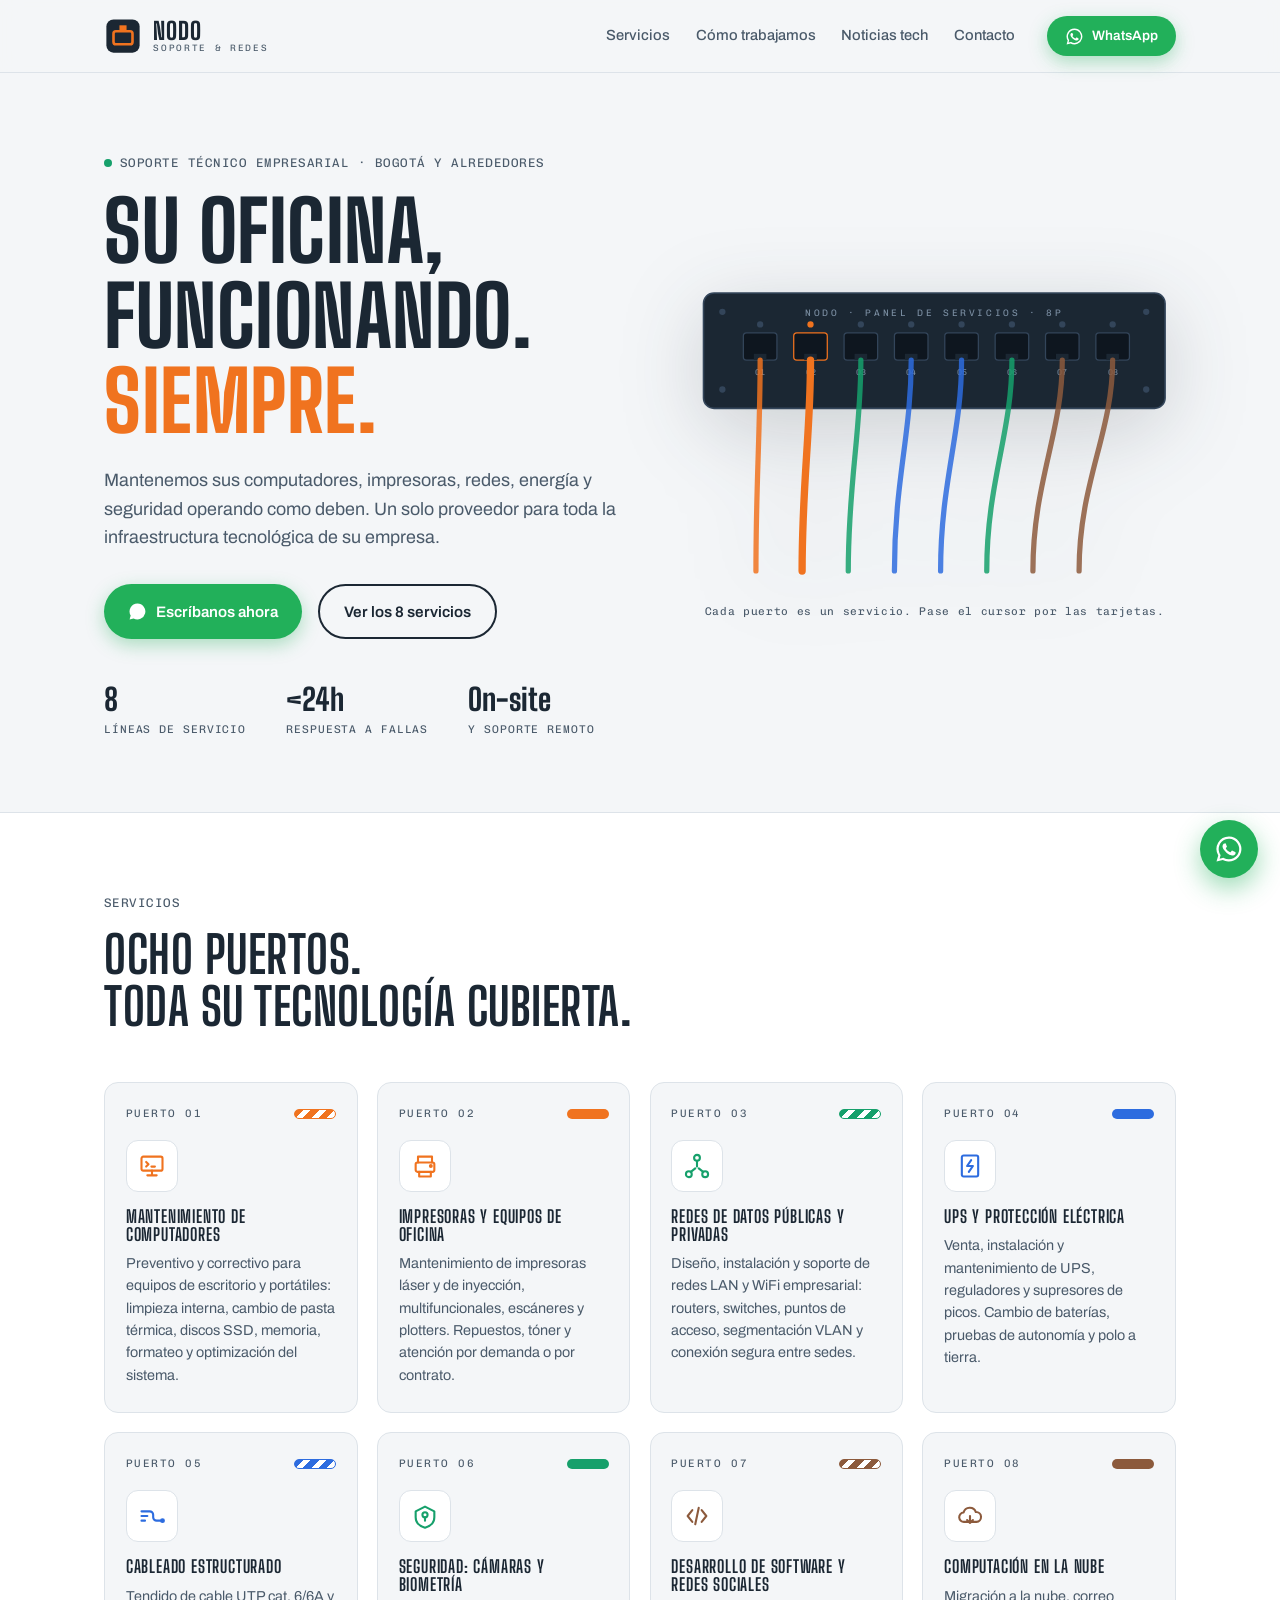
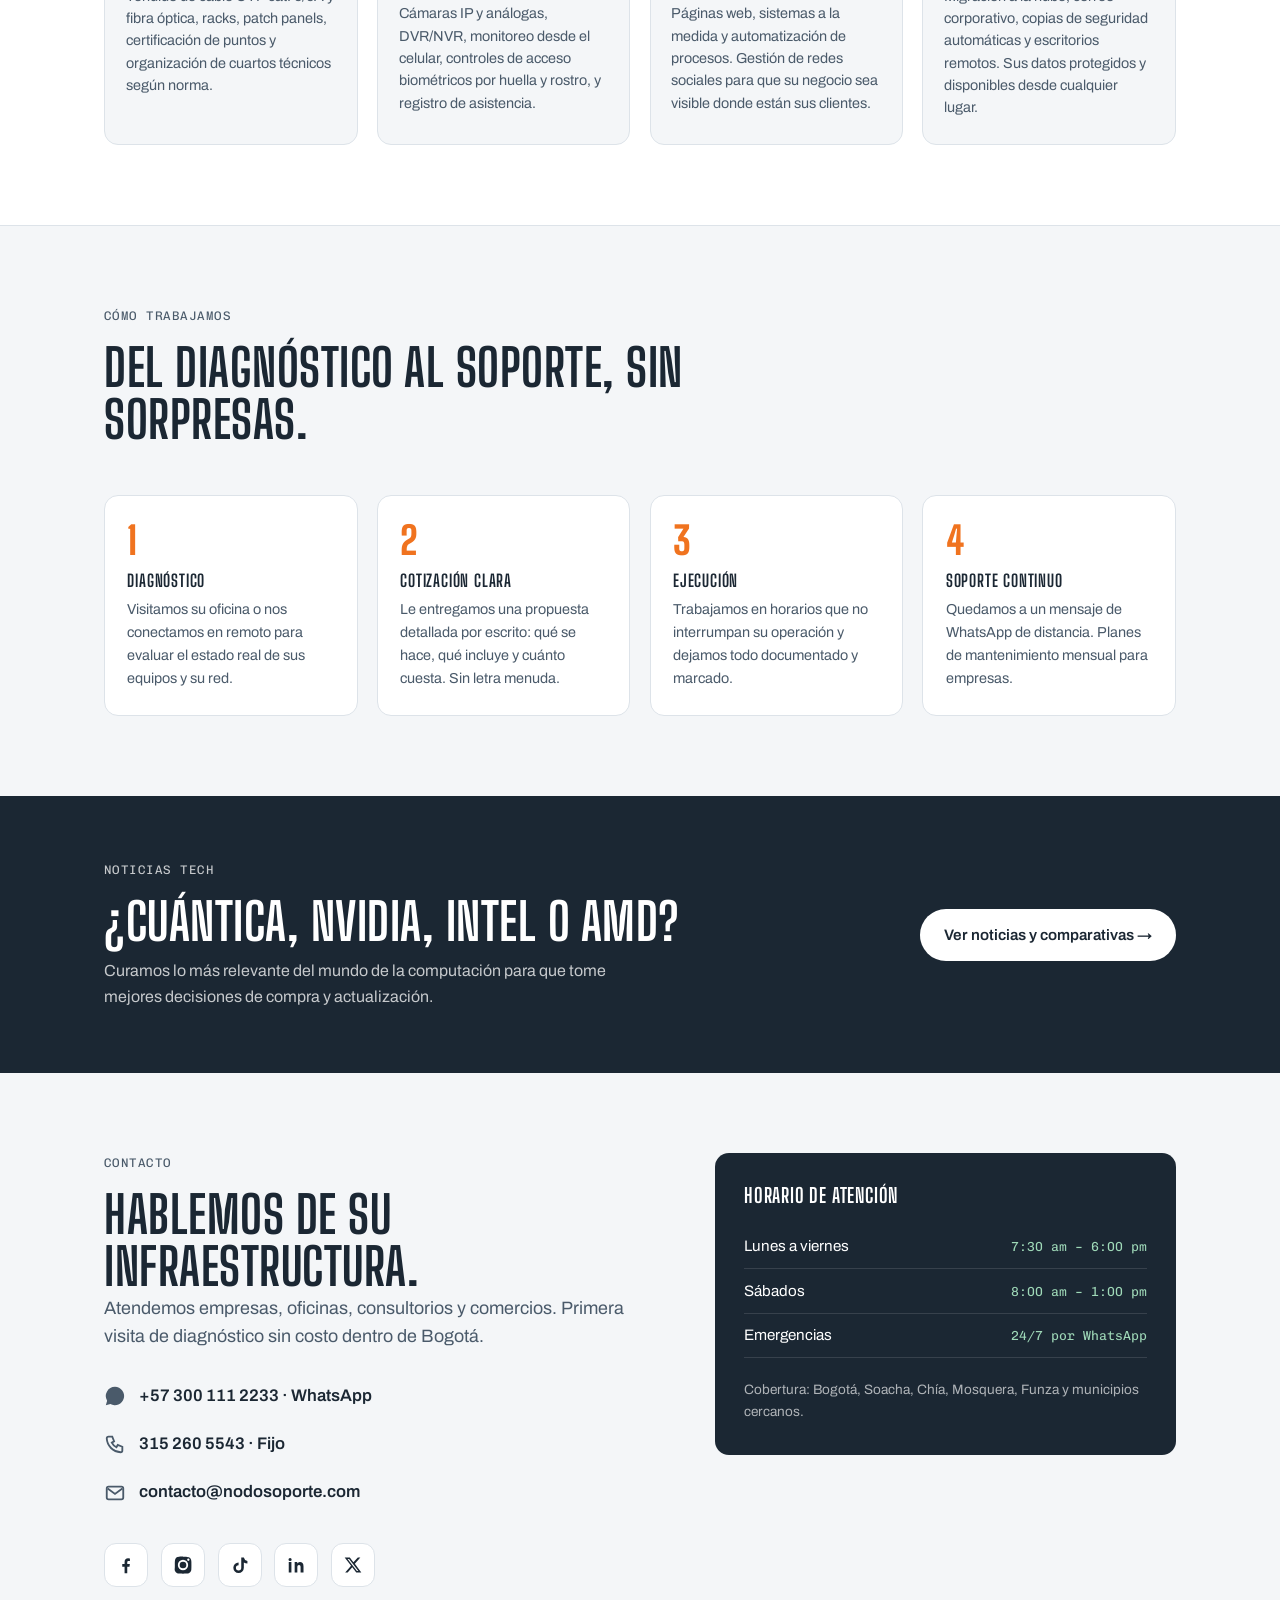
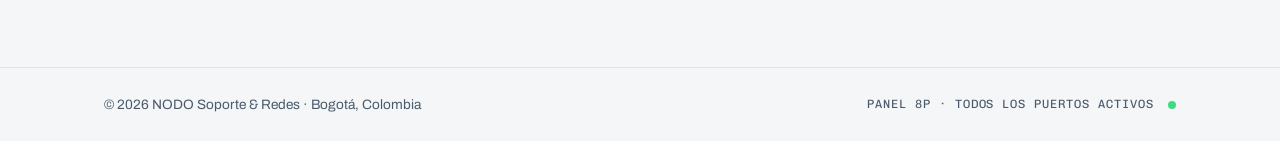
==== index.html @ cc9027ac "feat: sitio inicial NODO Soporte & Redes" ====
<!DOCTYPE html>
<html lang="es">
<head>
<meta charset="UTF-8">
<meta name="viewport" content="width=device-width, initial-scale=1.0">
<title>NODO Soporte &amp; Redes — Mantenimiento de computadores y equipos de oficina</title>
<meta name="description" content="Mantenimiento de computadores, impresoras, redes de datos, UPS, cableado estructurado, cámaras de seguridad, software y nube. Soporte técnico empresarial en Bogotá.">
<link rel="preconnect" href="https://fonts.googleapis.com">
<link rel="preconnect" href="https://fonts.gstatic.com" crossorigin>
<link href="https://fonts.googleapis.com/css2?family=Big+Shoulders+Display:wght@600;700;800&family=Archivo:wght@400;500;600;700&family=Chivo+Mono:wght@400;500&display=swap" rel="stylesheet">
<link rel="stylesheet" href="css/styles.css">
<link rel="icon" href="data:image/svg+xml,<svg xmlns='http://www.w3.org/2000/svg' viewBox='0 0 32 32'><rect width='32' height='32' rx='6' fill='%231B2733'/><rect x='8' y='10' width='16' height='12' rx='2' fill='none' stroke='%23F0731F' stroke-width='2'/><rect x='13' y='6' width='6' height='4' fill='%23F0731F'/></svg>">
</head>
<body>

<header class="site-header" id="top">
  <div class="wrap header-inner">
    <a class="brand" href="#top" aria-label="NODO Soporte y Redes — inicio">
      <svg class="brand-mark" viewBox="0 0 32 32" aria-hidden="true">
        <rect x="2" y="2" width="28" height="28" rx="6" fill="var(--ink)"/>
        <rect x="8" y="12" width="16" height="11" rx="2" fill="none" stroke="var(--naranja)" stroke-width="2.2"/>
        <rect x="13" y="7" width="6" height="5" fill="var(--naranja)"/>
      </svg>
      <span class="brand-name">NODO<small>Soporte &amp; Redes</small></span>
    </a>

    <nav class="main-nav" id="mainNav" aria-label="Navegación principal">
      <a href="#servicios">Servicios</a>
      <a href="#proceso">Cómo trabajamos</a>
      <a href="noticias.html">Noticias tech</a>
      <a href="#contacto">Contacto</a>
    </nav>

    <a class="btn btn-wa header-cta" href="https://wa.me/573502605543?text=Hola%2C%20necesito%20soporte%20t%C3%A9cnico" target="_blank" rel="noopener">
      <svg viewBox="0 0 24 24" aria-hidden="true"><path fill="currentColor" d="M12 2a10 10 0 0 0-8.6 15.1L2 22l5-1.3A10 10 0 1 0 12 2Zm0 18.2a8.2 8.2 0 0 1-4.2-1.1l-.3-.2-3 .8.8-2.9-.2-.3A8.2 8.2 0 1 1 12 20.2Zm4.5-6.1c-.2-.1-1.5-.7-1.7-.8s-.4-.1-.6.1-.7.8-.8 1-.3.2-.5.1a6.7 6.7 0 0 1-2-1.2 7.4 7.4 0 0 1-1.4-1.7c-.1-.2 0-.4.1-.5l.4-.5a1.7 1.7 0 0 0 .3-.4.5.5 0 0 0 0-.4c0-.1-.6-1.4-.8-1.9s-.4-.4-.6-.4h-.5a1 1 0 0 0-.7.3 2.9 2.9 0 0 0-.9 2.1 5 5 0 0 0 1.1 2.7 11.4 11.4 0 0 0 4.4 3.9 14.6 14.6 0 0 0 1.5.5 3.5 3.5 0 0 0 1.6.1 2.6 2.6 0 0 0 1.7-1.2 2.1 2.1 0 0 0 .2-1.2c-.1-.1-.3-.2-.5-.3Z"/></svg>
      WhatsApp
    </a>

    <button class="nav-toggle" id="navToggle" aria-label="Abrir menú" aria-expanded="false">
      <span></span><span></span><span></span>
    </button>
  </div>
</header>

<!-- ============ HERO ============ -->
<section class="hero">
  <div class="wrap hero-grid">
    <div class="hero-copy reveal">
      <p class="eyebrow"><span class="led"></span> Soporte técnico empresarial · Bogotá y alrededores</p>
      <h1>Su oficina,<br>funcionando.<br><em>Siempre.</em></h1>
      <p class="lead">Mantenemos sus computadores, impresoras, redes, energía y seguridad operando como deben. Un solo proveedor para toda la infraestructura tecnológica de su empresa.</p>
      <div class="hero-actions">
        <a class="btn btn-wa" href="https://wa.me/573502605543?text=Hola%2C%20quiero%20una%20cotizaci%C3%B3n" target="_blank" rel="noopener">
          <svg viewBox="0 0 24 24" aria-hidden="true"><path fill="currentColor" d="M12 2a10 10 0 0 0-8.6 15.1L2 22l5-1.3A10 10 0 1 0 12 2Z"/></svg>
          Escríbanos ahora
        </a>
        <a class="btn btn-ghost" href="#servicios">Ver los 8 servicios</a>
      </div>
      <ul class="hero-stats">
        <li><strong>8</strong><span>líneas de servicio</span></li>
        <li><strong>&lt;24h</strong><span>respuesta a fallas</span></li>
        <li><strong>On-site</strong><span>y soporte remoto</span></li>
      </ul>
    </div>

    <!-- Firma visual: panel de parcheo con los 8 servicios -->
    <figure class="hero-panel reveal" aria-label="Panel de parcheo con 8 puertos, uno por cada servicio">
      <svg viewBox="0 0 460 300" class="panel-svg" role="img">
        <rect x="10" y="20" width="440" height="110" rx="10" fill="#1B2733"/>
        <rect x="10" y="20" width="440" height="110" rx="10" fill="none" stroke="#33455A" stroke-width="1.5"/>
        <circle cx="28" cy="38" r="3" fill="#33455A"/><circle cx="432" cy="38" r="3" fill="#33455A"/>
        <circle cx="28" cy="112" r="3" fill="#33455A"/><circle cx="432" cy="112" r="3" fill="#33455A"/>
        <text x="230" y="42" text-anchor="middle" class="panel-label">NODO · PANEL DE SERVICIOS · 8P</text>
        <g id="ports"></g>
        <g id="cables"></g>
      </svg>
      <figcaption class="panel-caption">Cada puerto es un servicio. Pase el cursor por las tarjetas.</figcaption>
    </figure>
  </div>
</section>

<!-- ============ SERVICIOS ============ -->
<section class="services" id="servicios">
  <div class="wrap">
    <div class="section-head reveal">
      <p class="eyebrow">Servicios</p>
      <h2>Ocho puertos.<br>Toda su tecnología cubierta.</h2>
    </div>

    <div class="port-grid">

      <article class="port reveal" data-port="1" style="--pc:var(--naranja);--stripe:1">
        <header><span class="port-num">PUERTO 01</span><span class="pair" aria-hidden="true"></span></header>
        <div class="port-icon" aria-hidden="true">
          <svg viewBox="0 0 24 24"><rect x="3" y="4" width="18" height="12" rx="1.5"/><path d="M8 20h8M12 16v4"/><path d="M7 8.5l2 2-2 2M11.5 12.5h3"/></svg>
        </div>
        <h3>Mantenimiento de computadores</h3>
        <p>Preventivo y correctivo para equipos de escritorio y portátiles: limpieza interna, cambio de pasta térmica, discos SSD, memoria, formateo y optimización del sistema.</p>
      </article>

      <article class="port reveal" data-port="2" style="--pc:var(--naranja)">
        <header><span class="port-num">PUERTO 02</span><span class="pair" aria-hidden="true"></span></header>
        <div class="port-icon" aria-hidden="true">
          <svg viewBox="0 0 24 24"><path d="M6 9V4h12v5"/><rect x="4" y="9" width="16" height="8" rx="1.5"/><path d="M7 17v4h10v-4"/><circle cx="17" cy="12" r=".8" fill="currentColor"/></svg>
        </div>
        <h3>Impresoras y equipos de oficina</h3>
        <p>Mantenimiento de impresoras láser y de inyección, multifuncionales, escáneres y plotters. Repuestos, tóner y atención por demanda o por contrato.</p>
      </article>

      <article class="port reveal" data-port="3" style="--pc:var(--verde);--stripe:1">
        <header><span class="port-num">PUERTO 03</span><span class="pair" aria-hidden="true"></span></header>
        <div class="port-icon" aria-hidden="true">
          <svg viewBox="0 0 24 24"><circle cx="12" cy="5" r="2.5"/><circle cx="5" cy="19" r="2.5"/><circle cx="19" cy="19" r="2.5"/><path d="M12 7.5v5M10.5 14l-3.8 3M13.5 14l3.8 3"/></svg>
        </div>
        <h3>Redes de datos públicas y privadas</h3>
        <p>Diseño, instalación y soporte de redes LAN y WiFi empresarial: routers, switches, puntos de acceso, segmentación VLAN y conexión segura entre sedes.</p>
      </article>

      <article class="port reveal" data-port="4" style="--pc:var(--azul)">
        <header><span class="port-num">PUERTO 04</span><span class="pair" aria-hidden="true"></span></header>
        <div class="port-icon" aria-hidden="true">
          <svg viewBox="0 0 24 24"><rect x="5" y="3" width="14" height="18" rx="1.5"/><path d="M13 7l-3.5 5h5L11 17"/></svg>
        </div>
        <h3>UPS y protección eléctrica</h3>
        <p>Venta, instalación y mantenimiento de UPS, reguladores y supresores de picos. Cambio de baterías, pruebas de autonomía y polo a tierra.</p>
      </article>

      <article class="port reveal" data-port="5" style="--pc:var(--azul);--stripe:1">
        <header><span class="port-num">PUERTO 05</span><span class="pair" aria-hidden="true"></span></header>
        <div class="port-icon" aria-hidden="true">
          <svg viewBox="0 0 24 24"><path d="M3 8h7a3 3 0 0 1 3 3v2a3 3 0 0 0 3 3h5"/><path d="M3 12h5M3 16h3"/><circle cx="21" cy="16" r="1.2" fill="currentColor"/></svg>
        </div>
        <h3>Cableado estructurado</h3>
        <p>Tendido de cable UTP cat. 6/6A y fibra óptica, racks, patch panels, certificación de puntos y organización de cuartos técnicos según norma.</p>
      </article>

      <article class="port reveal" data-port="6" style="--pc:var(--verde)">
        <header><span class="port-num">PUERTO 06</span><span class="pair" aria-hidden="true"></span></header>
        <div class="port-icon" aria-hidden="true">
          <svg viewBox="0 0 24 24"><path d="M4 8l8-4 8 4v5c0 4.5-3.2 7.6-8 9-4.8-1.4-8-4.5-8-9Z"/><circle cx="12" cy="11" r="2.2"/><path d="M12 13.2V16"/></svg>
        </div>
        <h3>Seguridad: cámaras y biometría</h3>
        <p>Cámaras IP y análogas, DVR/NVR, monitoreo desde el celular, controles de acceso biométricos por huella y rostro, y registro de asistencia.</p>
      </article>

      <article class="port reveal" data-port="7" style="--pc:var(--cafe);--stripe:1">
        <header><span class="port-num">PUERTO 07</span><span class="pair" aria-hidden="true"></span></header>
        <div class="port-icon" aria-hidden="true">
          <svg viewBox="0 0 24 24"><path d="M8 7l-4 5 4 5M16 7l4 5-4 5M13.5 5l-3 14"/></svg>
        </div>
        <h3>Desarrollo de software y redes sociales</h3>
        <p>Páginas web, sistemas a la medida y automatización de procesos. Gestión de redes sociales para que su negocio sea visible donde están sus clientes.</p>
      </article>

      <article class="port reveal" data-port="8" style="--pc:var(--cafe)">
        <header><span class="port-num">PUERTO 08</span><span class="pair" aria-hidden="true"></span></header>
        <div class="port-icon" aria-hidden="true">
          <svg viewBox="0 0 24 24"><path d="M7 17a4 4 0 0 1-.5-8A5.5 5.5 0 0 1 17 8.6 3.8 3.8 0 0 1 17.5 17Z"/><path d="M12 12v6M9.5 15.5L12 18l2.5-2.5"/></svg>
        </div>
        <h3>Computación en la nube</h3>
        <p>Migración a la nube, correo corporativo, copias de seguridad automáticas y escritorios remotos. Sus datos protegidos y disponibles desde cualquier lugar.</p>
      </article>

    </div>
  </div>
</section>

<!-- ============ PROCESO ============ -->
<section class="process" id="proceso">
  <div class="wrap">
    <div class="section-head reveal">
      <p class="eyebrow">Cómo trabajamos</p>
      <h2>Del diagnóstico al soporte, sin sorpresas.</h2>
    </div>
    <ol class="steps">
      <li class="reveal"><span class="step-num">1</span><h3>Diagnóstico</h3><p>Visitamos su oficina o nos conectamos en remoto para evaluar el estado real de sus equipos y su red.</p></li>
      <li class="reveal"><span class="step-num">2</span><h3>Cotización clara</h3><p>Le entregamos una propuesta detallada por escrito: qué se hace, qué incluye y cuánto cuesta. Sin letra menuda.</p></li>
      <li class="reveal"><span class="step-num">3</span><h3>Ejecución</h3><p>Trabajamos en horarios que no interrumpan su operación y dejamos todo documentado y marcado.</p></li>
      <li class="reveal"><span class="step-num">4</span><h3>Soporte continuo</h3><p>Quedamos a un mensaje de WhatsApp de distancia. Planes de mantenimiento mensual para empresas.</p></li>
    </ol>
  </div>
</section>

<!-- ============ NOTICIAS TEASER ============ -->
<section class="news-teaser">
  <div class="wrap news-teaser-inner reveal">
    <div>
      <p class="eyebrow eyebrow-light">Noticias tech</p>
      <h2>¿Cuántica, NVIDIA, Intel o AMD?</h2>
      <p>Curamos lo más relevante del mundo de la computación para que tome mejores decisiones de compra y actualización.</p>
    </div>
    <a class="btn btn-light" href="noticias.html">Ver noticias y comparativas →</a>
  </div>
</section>

<!-- ============ CONTACTO ============ -->
<section class="contact" id="contacto">
  <div class="wrap contact-grid">
    <div class="reveal">
      <p class="eyebrow">Contacto</p>
      <h2>Hablemos de su infraestructura.</h2>
      <p class="lead">Atendemos empresas, oficinas, consultorios y comercios. Primera visita de diagnóstico sin costo dentro de Bogotá.</p>
      <ul class="contact-list">
        <li>
          <a href="https://wa.me/573502605543" target="_blank" rel="noopener">
            <svg viewBox="0 0 24 24" aria-hidden="true"><path fill="currentColor" d="M12 2a10 10 0 0 0-8.6 15.1L2 22l5-1.3A10 10 0 1 0 12 2Z"/></svg>
            +57 300 111 2233 · WhatsApp
          </a>
        </li>
        <li>
          <a href="tel:+573502605543">
            <svg viewBox="0 0 24 24" aria-hidden="true"><path fill="none" stroke="currentColor" stroke-width="2" d="M5 4h4l2 5-2.5 1.5a11 11 0 0 0 5 5L15 13l5 2v4a2 2 0 0 1-2 2A16 16 0 0 1 3 6a2 2 0 0 1 2-2Z"/></svg>
            315 260 5543 · Fijo
          </a>
        </li>
        <li>
          <a href="mailto:contacto@nodosoporte.com">
            <svg viewBox="0 0 24 24" aria-hidden="true"><rect x="3" y="5" width="18" height="14" rx="2" fill="none" stroke="currentColor" stroke-width="2"/><path fill="none" stroke="currentColor" stroke-width="2" d="m4 7 8 6 8-6"/></svg>
            contacto@nodosoporte.com
          </a>
        </li>
      </ul>
      <div class="socials" aria-label="Redes sociales">
        <a href="https://facebook.com/" target="_blank" rel="noopener" aria-label="Facebook"><svg viewBox="0 0 24 24"><path fill="currentColor" d="M13.5 22v-8h2.7l.4-3.2h-3.1V8.7c0-.9.3-1.6 1.7-1.6h1.5V4.2A22 22 0 0 0 14.5 4c-2.5 0-4.2 1.5-4.2 4.3v2.5H7.5V14h2.8v8Z"/></svg></a>
        <a href="https://instagram.com/" target="_blank" rel="noopener" aria-label="Instagram"><svg viewBox="0 0 24 24"><path fill="currentColor" d="M12 2.2c3.2 0 3.6 0 4.8.1a6.6 6.6 0 0 1 2.2.4 4.5 4.5 0 0 1 2.6 2.6 6.6 6.6 0 0 1 .4 2.2c.1 1.2.1 1.6.1 4.8s0 3.6-.1 4.8a6.6 6.6 0 0 1-.4 2.2 4.5 4.5 0 0 1-2.6 2.6 6.6 6.6 0 0 1-2.2.4c-1.2.1-1.6.1-4.8.1s-3.6 0-4.8-.1a6.6 6.6 0 0 1-2.2-.4 4.5 4.5 0 0 1-2.6-2.6 6.6 6.6 0 0 1-.4-2.2C2.2 15.6 2.2 15.2 2.2 12s0-3.6.1-4.8a6.6 6.6 0 0 1 .4-2.2 4.5 4.5 0 0 1 2.6-2.6 6.6 6.6 0 0 1 2.2-.4c1.2-.1 1.6-.1 4.5-.1Zm0 3.6A6.2 6.2 0 1 0 18.2 12 6.2 6.2 0 0 0 12 5.8Zm0 10.2A4 4 0 1 1 16 12a4 4 0 0 1-4 4Zm6.4-11.7a1.4 1.4 0 1 0 1.4 1.4 1.4 1.4 0 0 0-1.4-1.4Z"/></svg></a>
        <a href="https://tiktok.com/" target="_blank" rel="noopener" aria-label="TikTok"><svg viewBox="0 0 24 24"><path fill="currentColor" d="M16.6 3a5.4 5.4 0 0 0 4.3 4.3v3a8.4 8.4 0 0 1-4.3-1.4v6.4A6.3 6.3 0 1 1 10.3 9v3.2a3.2 3.2 0 1 0 3.2 3.2V3Z"/></svg></a>
        <a href="https://linkedin.com/" target="_blank" rel="noopener" aria-label="LinkedIn"><svg viewBox="0 0 24 24"><path fill="currentColor" d="M6.5 8.5H3.3V21h3.2ZM4.9 3.5a1.9 1.9 0 1 0 1.9 1.9 1.9 1.9 0 0 0-1.9-1.9ZM21 13.4c0-3.3-1.8-4.9-4.2-4.9a3.6 3.6 0 0 0-3.3 1.8V8.5H10.4V21h3.2v-6.6c0-1.4.7-2.3 2-2.3s1.9.9 1.9 2.3V21H21Z"/></svg></a>
        <a href="https://x.com/" target="_blank" rel="noopener" aria-label="X"><svg viewBox="0 0 24 24"><path fill="currentColor" d="M17.8 3h3l-6.6 7.6L22 21h-6.1l-4.8-6.3L5.6 21h-3l7.1-8.1L2 3h6.2l4.3 5.7Zm-1.1 16.2h1.7L7.3 4.7H5.5Z"/></svg></a>
      </div>
    </div>
    <div class="contact-card reveal">
      <h3>Horario de atención</h3>
      <table class="hours">
        <tr><td>Lunes a viernes</td><td>7:30 am – 6:00 pm</td></tr>
        <tr><td>Sábados</td><td>8:00 am – 1:00 pm</td></tr>
        <tr><td>Emergencias</td><td>24/7 por WhatsApp</td></tr>
      </table>
      <p class="note">Cobertura: Bogotá, Soacha, Chía, Mosquera, Funza y municipios cercanos.</p>
    </div>
  </div>
</section>

<footer class="site-footer">
  <div class="wrap footer-inner">
    <p>© <span id="year"></span> NODO Soporte &amp; Redes · Bogotá, Colombia</p>
    <p class="mono">PANEL 8P · TODOS LOS PUERTOS ACTIVOS <span class="led led-green"></span></p>
  </div>
</footer>

<a class="wa-float" href="https://wa.me/573502605543?text=Hola%2C%20necesito%20soporte%20t%C3%A9cnico" target="_blank" rel="noopener" aria-label="Escribir por WhatsApp">
  <svg viewBox="0 0 24 24" aria-hidden="true"><path fill="currentColor" d="M12 2a10 10 0 0 0-8.6 15.1L2 22l5-1.3A10 10 0 1 0 12 2Zm0 18.2a8.2 8.2 0 0 1-4.2-1.1l-.3-.2-3 .8.8-2.9-.2-.3A8.2 8.2 0 1 1 12 20.2Zm4.5-6.1c-.2-.1-1.5-.7-1.7-.8s-.4-.1-.6.1-.7.8-.8 1-.3.2-.5.1a6.7 6.7 0 0 1-2-1.2 7.4 7.4 0 0 1-1.4-1.7c-.1-.2 0-.4.1-.5l.4-.5a1.7 1.7 0 0 0 .3-.4.5.5 0 0 0 0-.4c0-.1-.6-1.4-.8-1.9s-.4-.4-.6-.4h-.5a1 1 0 0 0-.7.3 2.9 2.9 0 0 0-.9 2.1 5 5 0 0 0 1.1 2.7 11.4 11.4 0 0 0 4.4 3.9 14.6 14.6 0 0 0 1.5.5 3.5 3.5 0 0 0 1.6.1 2.6 2.6 0 0 0 1.7-1.2 2.1 2.1 0 0 0 .2-1.2c-.1-.1-.3-.2-.5-.3Z"/></svg>
</a>

<script src="js/main.js"></script>
</body>
</html>
---- css/styles.css ----
/* ============================================================
   NODO Soporte & Redes — styles.css
   Paleta basada en el código de colores T568B del cable UTP
   ============================================================ */
:root{
  --ink:#1B2733;          /* texto / panel oscuro */
  --ink-soft:#4A5A6A;
  --paper:#F4F6F8;        /* fondo claro técnico */
  --card:#FFFFFF;
  --line:#DDE3E9;

  /* Pares UTP */
  --naranja:#F0731F;
  --verde:#16A06B;
  --azul:#2D6CDF;
  --cafe:#8C5A3C;
  --wa:#22B05A;

  --display:"Big Shoulders Display",sans-serif;
  --body:"Archivo",system-ui,sans-serif;
  --mono:"Chivo Mono",monospace;

  --radius:14px;
  --wrap:1120px;
}

*{box-sizing:border-box;margin:0;padding:0}
html{scroll-behavior:smooth}
body{
  font-family:var(--body);
  color:var(--ink);
  background:var(--paper);
  line-height:1.6;
  -webkit-font-smoothing:antialiased;
}
img,svg{display:block;max-width:100%}
a{color:inherit;text-decoration:none}
.wrap{max-width:var(--wrap);margin:0 auto;padding:0 24px}

h1,h2,h3{font-family:var(--display);line-height:1.02;text-transform:uppercase;letter-spacing:.5px}
h1{font-size:clamp(3rem,7vw,5.2rem);font-weight:800}
h1 em{font-style:normal;color:var(--naranja)}
h2{font-size:clamp(2rem,4.5vw,3.2rem);font-weight:700}
h3{font-size:1.25rem;font-weight:700;letter-spacing:.8px}

.eyebrow{
  font-family:var(--mono);font-size:.78rem;letter-spacing:.12em;
  text-transform:uppercase;color:var(--ink-soft);
  display:flex;align-items:center;gap:.5rem;margin-bottom:1rem;
}
.eyebrow-light{color:rgba(255,255,255,.7)}
.lead{font-size:1.12rem;color:var(--ink-soft);max-width:34rem}
.mono{font-family:var(--mono);font-size:.75rem;letter-spacing:.08em}

.led{width:8px;height:8px;border-radius:50%;background:var(--verde);display:inline-block;animation:blink 2.4s infinite}
.led-green{background:#3DDC84;vertical-align:middle;margin-left:.4rem}
@keyframes blink{0%,100%{opacity:1}50%{opacity:.25}}

/* ---------- Botones ---------- */
.btn{
  display:inline-flex;align-items:center;gap:.55rem;
  font-weight:600;font-size:.95rem;
  padding:.85rem 1.5rem;border-radius:999px;
  transition:transform .15s ease,box-shadow .15s ease;
}
.btn svg{width:19px;height:19px}
.btn:hover{transform:translateY(-2px)}
.btn:focus-visible{outline:3px solid var(--azul);outline-offset:2px}
.btn-wa{background:var(--wa);color:#fff;box-shadow:0 6px 18px rgba(34,176,90,.35)}
.btn-ghost{border:2px solid var(--ink);color:var(--ink)}
.btn-light{background:#fff;color:var(--ink)}

/* ---------- Header ---------- */
.site-header{
  position:sticky;top:0;z-index:50;
  background:rgba(244,246,248,.88);backdrop-filter:blur(10px);
  border-bottom:1px solid var(--line);
}
.header-inner{display:flex;align-items:center;gap:2rem;height:72px}
.brand{display:flex;align-items:center;gap:.7rem}
.brand-mark{width:38px;height:38px}
.brand-name{
  font-family:var(--display);font-weight:800;font-size:1.5rem;
  letter-spacing:1px;line-height:1;display:flex;flex-direction:column;
}
.brand-name small{
  font-family:var(--mono);font-weight:400;font-size:.58rem;
  letter-spacing:.18em;color:var(--ink-soft);text-transform:uppercase;
}
.main-nav{display:flex;gap:1.6rem;margin-left:auto}
.main-nav a{font-size:.92rem;font-weight:500;color:var(--ink-soft)}
.main-nav a:hover,.main-nav a.active{color:var(--ink)}
.header-cta{padding:.55rem 1.1rem;font-size:.85rem}
.nav-toggle{display:none;background:none;border:0;cursor:pointer;flex-direction:column;gap:5px;padding:8px}
.nav-toggle span{width:24px;height:2.5px;background:var(--ink);border-radius:2px;transition:.2s}

/* ---------- Hero ---------- */
.hero{padding:5rem 0 4.5rem;overflow:hidden}
.hero-grid{display:grid;grid-template-columns:1.05fr .95fr;gap:3.5rem;align-items:center}
.hero-actions{display:flex;gap:1rem;flex-wrap:wrap;margin-top:2rem}
.hero-copy .lead{margin-top:1.4rem}
.hero-stats{list-style:none;display:flex;gap:2.5rem;margin-top:2.8rem}
.hero-stats strong{font-family:var(--display);font-size:1.9rem;font-weight:800;display:block;line-height:1}
.hero-stats span{font-family:var(--mono);font-size:.7rem;letter-spacing:.08em;text-transform:uppercase;color:var(--ink-soft)}

.hero-panel{margin:0}
.panel-svg{width:100%;height:auto;filter:drop-shadow(0 18px 40px rgba(27,39,51,.18))}
.panel-label{font-family:var(--mono);font-size:9px;letter-spacing:2.5px;fill:#7A8DA1}
.panel-caption{font-family:var(--mono);font-size:.7rem;color:var(--ink-soft);text-align:center;margin-top:1rem;letter-spacing:.06em}

.port-jack{fill:#0E161F;stroke:#33455A;stroke-width:1.2;rx:3;transition:stroke .2s}
.port-led{fill:#33455A;transition:fill .2s}
.port-cable{fill:none;stroke-width:5;stroke-linecap:round;opacity:.85;transition:opacity .2s,stroke-width .2s}
.port-tag{font-family:var(--mono);font-size:8px;fill:#7A8DA1;text-anchor:middle}
g.port-on .port-led{fill:var(--on,#3DDC84)}
g.port-on .port-jack{stroke:var(--on,#3DDC84)}
.cable-on{stroke-width:7;opacity:1}

/* ---------- Servicios (puertos) ---------- */
.services{padding:5rem 0;background:#fff;border-top:1px solid var(--line);border-bottom:1px solid var(--line)}
.section-head{max-width:40rem;margin-bottom:3rem}
.port-grid{display:grid;grid-template-columns:repeat(4,1fr);gap:1.2rem}

.port{
  background:var(--paper);border:1px solid var(--line);border-radius:var(--radius);
  padding:1.4rem 1.3rem 1.6rem;position:relative;
  transition:transform .18s ease,box-shadow .18s ease,border-color .18s ease;
}
.port:hover{transform:translateY(-5px);box-shadow:0 14px 30px rgba(27,39,51,.12);border-color:var(--pc)}
.port header{display:flex;align-items:center;justify-content:space-between;margin-bottom:1.1rem}
.port-num{font-family:var(--mono);font-size:.68rem;letter-spacing:.14em;color:var(--ink-soft)}
/* Par de colores UTP: sólido o rayado blanco */
.pair{width:42px;height:10px;border-radius:5px;background:var(--pc)}
.port[style*="--stripe"] .pair{
  background:repeating-linear-gradient(135deg,var(--pc) 0 6px,#fff 6px 11px);
  border:1px solid var(--pc);
}
.port-icon{
  width:52px;height:52px;border-radius:12px;
  background:#fff;border:1px solid var(--line);
  display:grid;place-items:center;margin-bottom:1rem;color:var(--pc);
}
.port-icon svg{width:28px;height:28px;fill:none;stroke:currentColor;stroke-width:1.8;stroke-linecap:round;stroke-linejoin:round}
.port h3{margin-bottom:.55rem;font-size:1.08rem}
.port p{font-size:.9rem;color:var(--ink-soft);line-height:1.55}

/* ---------- Proceso ---------- */
.process{padding:5rem 0}
.steps{list-style:none;display:grid;grid-template-columns:repeat(4,1fr);gap:1.2rem;counter-reset:step}
.steps li{background:#fff;border:1px solid var(--line);border-radius:var(--radius);padding:1.6rem 1.4rem}
.step-num{
  font-family:var(--display);font-weight:800;font-size:2.4rem;
  color:var(--naranja);display:block;line-height:1;margin-bottom:.8rem;
}
.steps h3{font-size:1.05rem;margin-bottom:.5rem}
.steps p{font-size:.9rem;color:var(--ink-soft)}

/* ---------- Noticias teaser ---------- */
.news-teaser{background:var(--ink);color:#fff;padding:4rem 0}
.news-teaser-inner{display:flex;align-items:center;justify-content:space-between;gap:2.5rem;flex-wrap:wrap}
.news-teaser h2{margin-bottom:.6rem}
.news-teaser p{color:rgba(255,255,255,.75);max-width:32rem}

/* ---------- Contacto ---------- */
.contact{padding:5rem 0}
.contact-grid{display:grid;grid-template-columns:1.1fr .9fr;gap:3rem;align-items:start}
.contact-list{list-style:none;margin:2rem 0}
.contact-list li{margin-bottom:1rem}
.contact-list a{display:inline-flex;align-items:center;gap:.8rem;font-weight:600;font-size:1.05rem}
.contact-list a:hover{color:var(--azul)}
.contact-list svg{width:22px;height:22px;color:var(--ink-soft)}
.socials{display:flex;gap:.8rem;margin-top:1.5rem}
.socials a{
  width:44px;height:44px;border-radius:12px;border:1px solid var(--line);
  background:#fff;display:grid;place-items:center;transition:.15s;
}
.socials a:hover{transform:translateY(-3px);border-color:var(--ink);color:var(--azul)}
.socials svg{width:20px;height:20px}

.contact-card{
  background:var(--ink);color:#fff;border-radius:var(--radius);
  padding:2rem 1.8rem;
}
.contact-card h3{margin-bottom:1.2rem;color:#fff}
.hours{width:100%;border-collapse:collapse;font-size:.95rem}
.hours td{padding:.6rem 0;border-bottom:1px solid rgba(255,255,255,.12)}
.hours td:last-child{text-align:right;font-family:var(--mono);font-size:.82rem;color:#9FD9B8}
.contact-card .note{margin-top:1.3rem;font-size:.85rem;color:rgba(255,255,255,.65)}

/* ---------- Footer ---------- */
.site-footer{border-top:1px solid var(--line);padding:1.6rem 0}
.footer-inner{display:flex;justify-content:space-between;align-items:center;gap:1rem;flex-wrap:wrap;font-size:.85rem;color:var(--ink-soft)}

/* ---------- WhatsApp flotante ---------- */
.wa-float{
  position:fixed;right:22px;bottom:22px;z-index:60;
  width:58px;height:58px;border-radius:50%;
  background:var(--wa);color:#fff;display:grid;place-items:center;
  box-shadow:0 10px 26px rgba(34,176,90,.45);
  transition:transform .15s ease;
}
.wa-float:hover{transform:scale(1.08)}
.wa-float svg{width:30px;height:30px}

/* ---------- Página de noticias ---------- */
.news-hero{padding:4rem 0 2.5rem}
.news-hero .lead{margin-top:1rem}
.topic{padding:3rem 0}
.topic + .topic{border-top:1px solid var(--line)}
.topic-head{display:flex;align-items:baseline;gap:1rem;margin-bottom:1.8rem;flex-wrap:wrap}
.topic-head .tag{
  font-family:var(--mono);font-size:.7rem;letter-spacing:.12em;text-transform:uppercase;
  padding:.3rem .7rem;border-radius:999px;color:#fff;background:var(--tc,var(--ink));
}
.card-grid{display:grid;grid-template-columns:repeat(3,1fr);gap:1.2rem}
.news-card{
  background:#fff;border:1px solid var(--line);border-radius:var(--radius);
  padding:1.5rem 1.4rem;display:flex;flex-direction:column;gap:.7rem;
  transition:transform .15s,box-shadow .15s;
}
.news-card:hover{transform:translateY(-4px);box-shadow:0 12px 26px rgba(27,39,51,.1)}
.news-card h3{font-size:1.05rem}
.news-card p{font-size:.9rem;color:var(--ink-soft);flex:1}
.news-card .src{font-family:var(--mono);font-size:.7rem;letter-spacing:.08em;color:var(--tc,var(--azul));text-transform:uppercase}

.bench{width:100%;border-collapse:collapse;background:#fff;border:1px solid var(--line);border-radius:var(--radius);overflow:hidden;font-size:.92rem}
.bench th,.bench td{padding:.85rem 1rem;text-align:left;border-bottom:1px solid var(--line)}
.bench th{font-family:var(--mono);font-size:.72rem;letter-spacing:.1em;text-transform:uppercase;background:var(--ink);color:#fff}
.bench tr:last-child td{border-bottom:0}
.bench td:first-child{font-weight:600}
.table-scroll{overflow-x:auto;border-radius:var(--radius)}
.disclaimer{font-family:var(--mono);font-size:.72rem;color:var(--ink-soft);margin-top:1rem;letter-spacing:.04em}

/* ---------- Animación de aparición ---------- */
.reveal{opacity:0;transform:translateY(22px);transition:opacity .6s ease,transform .6s ease}
.reveal.in{opacity:1;transform:none}
@media (prefers-reduced-motion:reduce){
  .reveal{opacity:1;transform:none;transition:none}
  .led{animation:none}
  html{scroll-behavior:auto}
}

/* ---------- Responsive ---------- */
@media (max-width:980px){
  .hero-grid{grid-template-columns:1fr}
  .port-grid{grid-template-columns:repeat(2,1fr)}
  .steps{grid-template-columns:repeat(2,1fr)}
  .contact-grid{grid-template-columns:1fr}
  .card-grid{grid-template-columns:repeat(2,1fr)}
}
@media (max-width:680px){
  .main-nav{
    display:none;position:absolute;top:72px;left:0;right:0;
    background:#fff;border-bottom:1px solid var(--line);
    flex-direction:column;gap:0;padding:.5rem 0;
  }
  .main-nav.open{display:flex}
  .main-nav a{padding:.9rem 24px;border-top:1px solid var(--line)}
  .nav-toggle{display:flex}
  .header-cta{margin-left:auto}
  .port-grid,.steps,.card-grid{grid-template-columns:1fr}
  .hero{padding:3.5rem 0}
  .hero-stats{gap:1.6rem;flex-wrap:wrap}
}
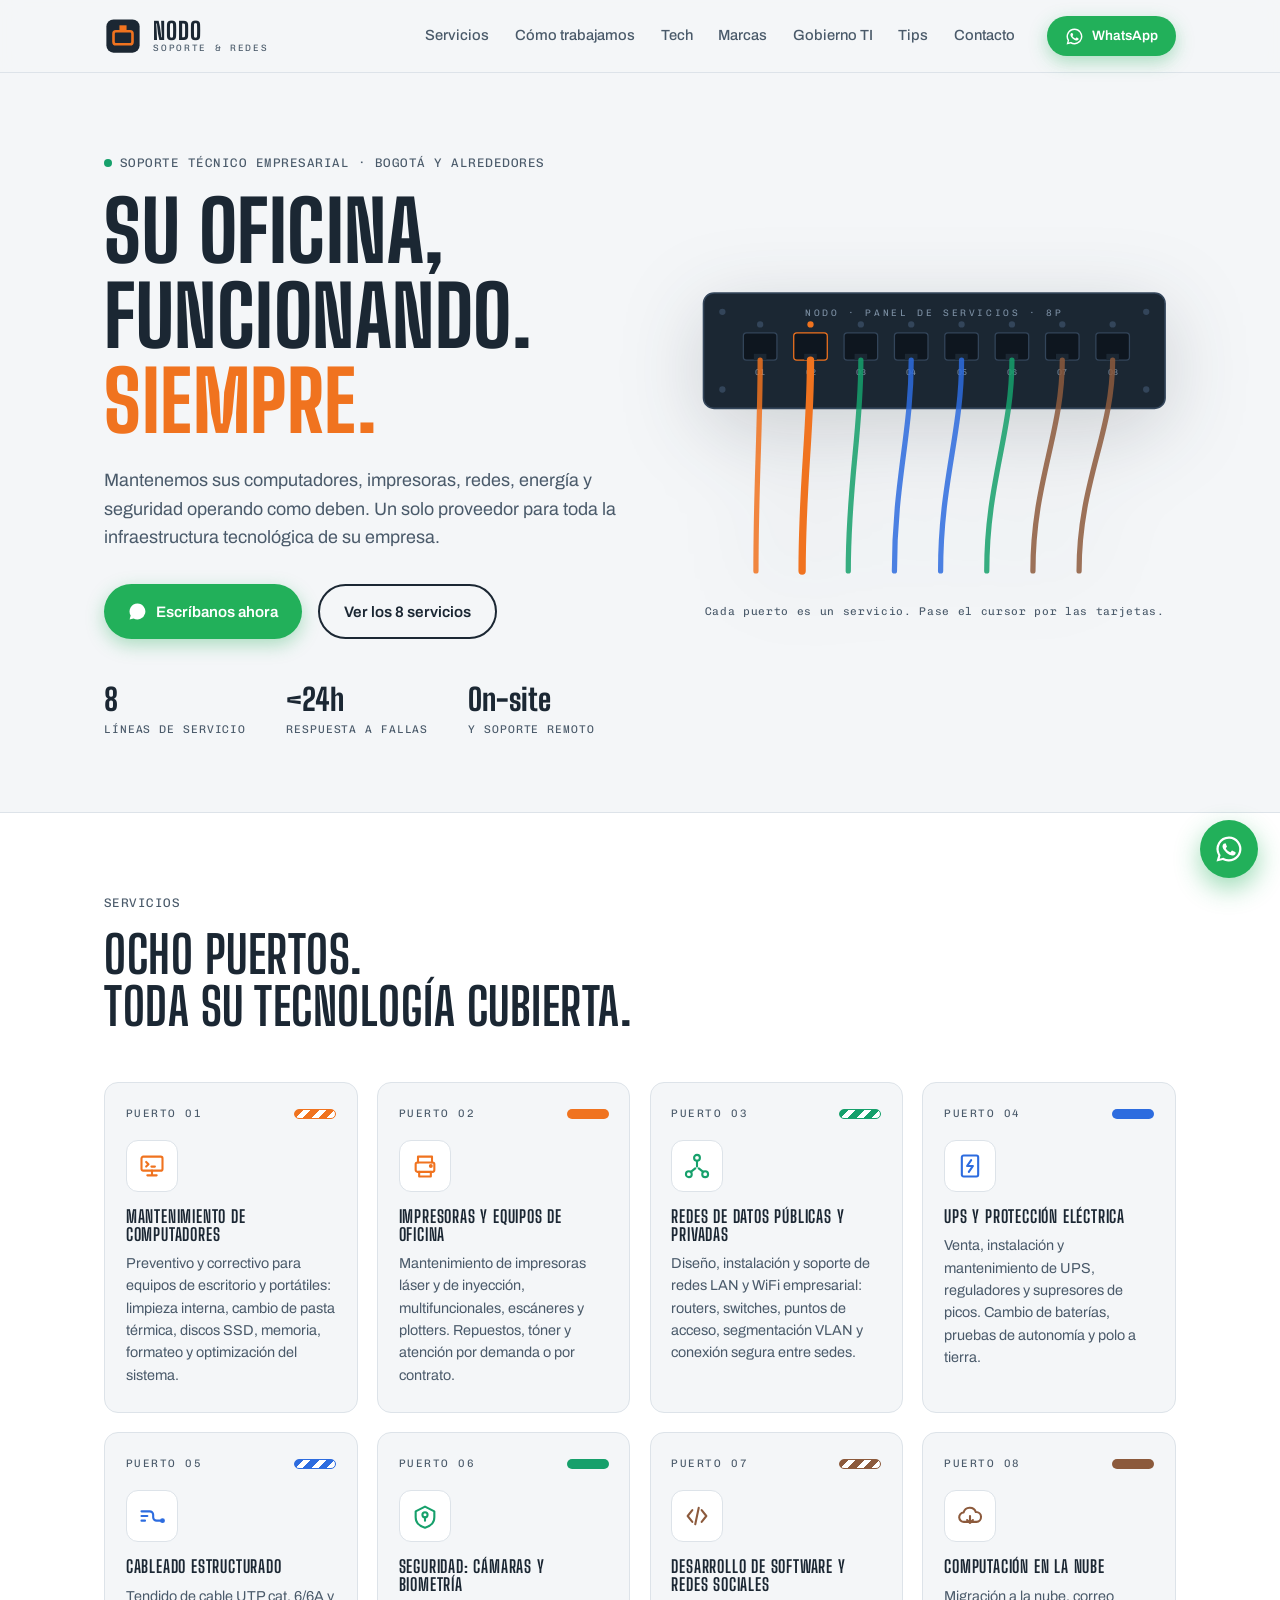
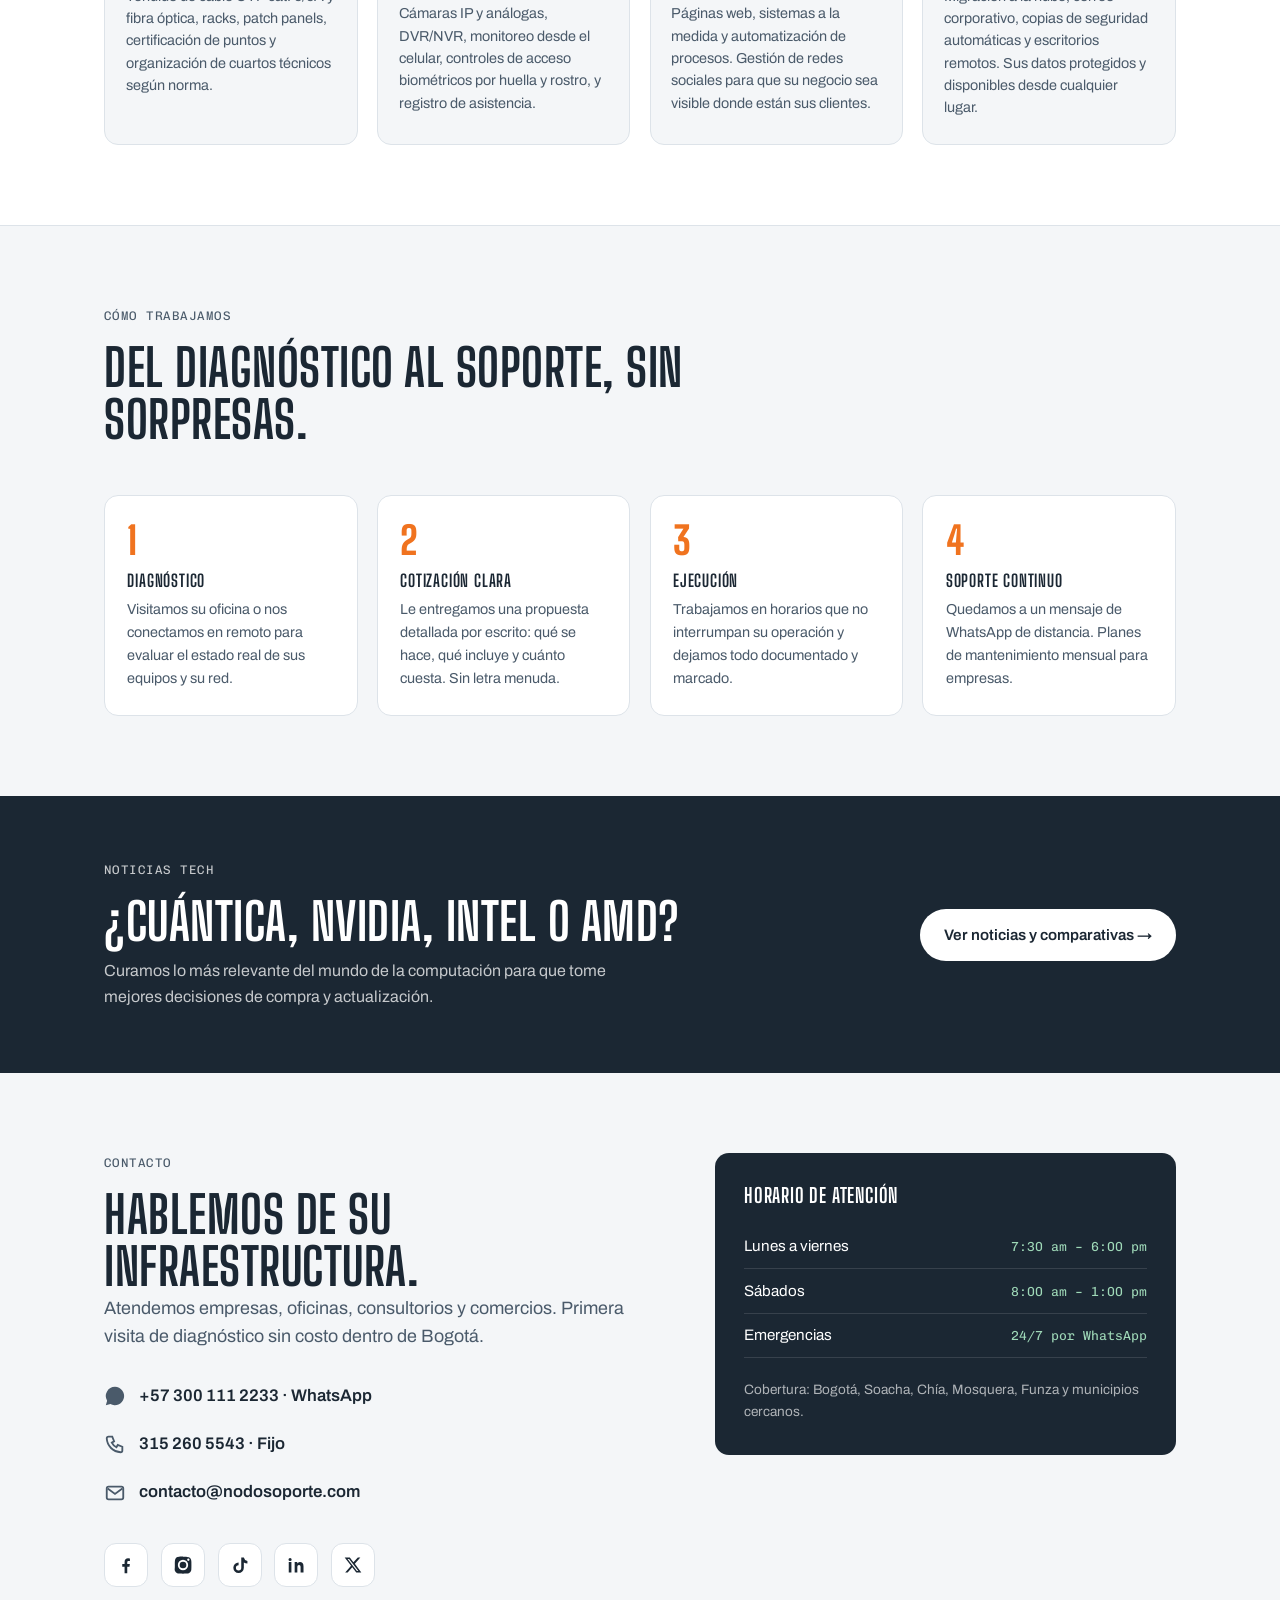
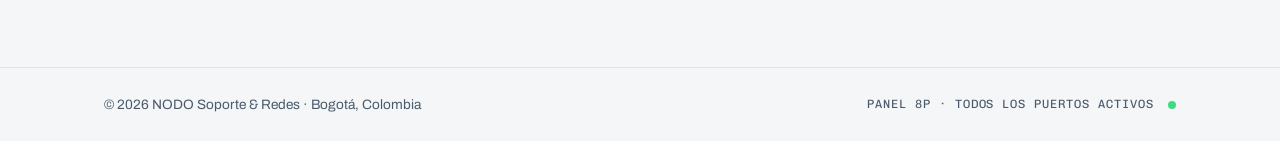
==== commit 7197d3a7: "fix: agregar marcas, gobierno y tips al navbar" ====
--- a/index.html
+++ b/index.html
@@ -27,7 +27,10 @@
     <nav class="main-nav" id="mainNav" aria-label="Navegación principal">
       <a href="#servicios">Servicios</a>
       <a href="#proceso">Cómo trabajamos</a>
-      <a href="noticias.html">Noticias tech</a>
+      <a href="noticias.html">Tech</a>
+      <a href="marcas.html">Marcas</a>
+      <a href="gobierno.html">Gobierno TI</a>
+      <a href="tips.html">Tips</a>
       <a href="#contacto">Contacto</a>
     </nav>
 
